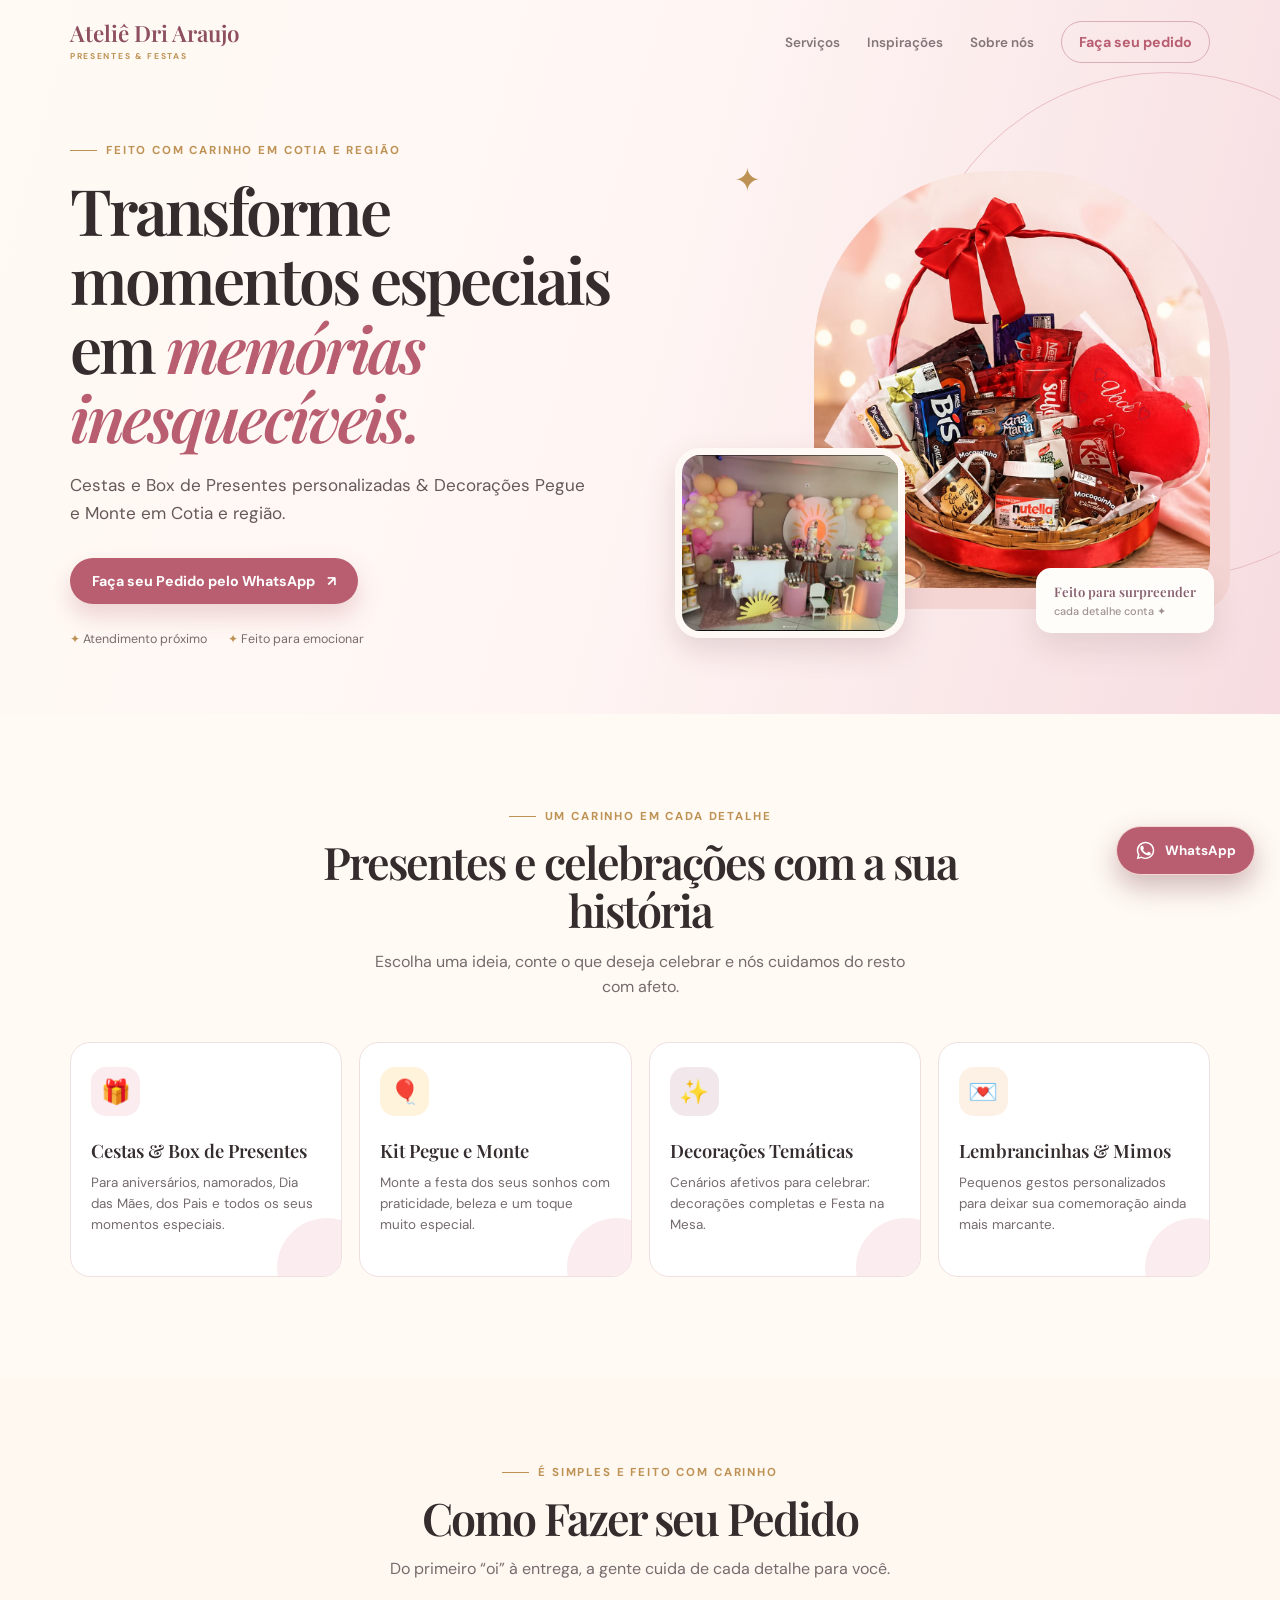
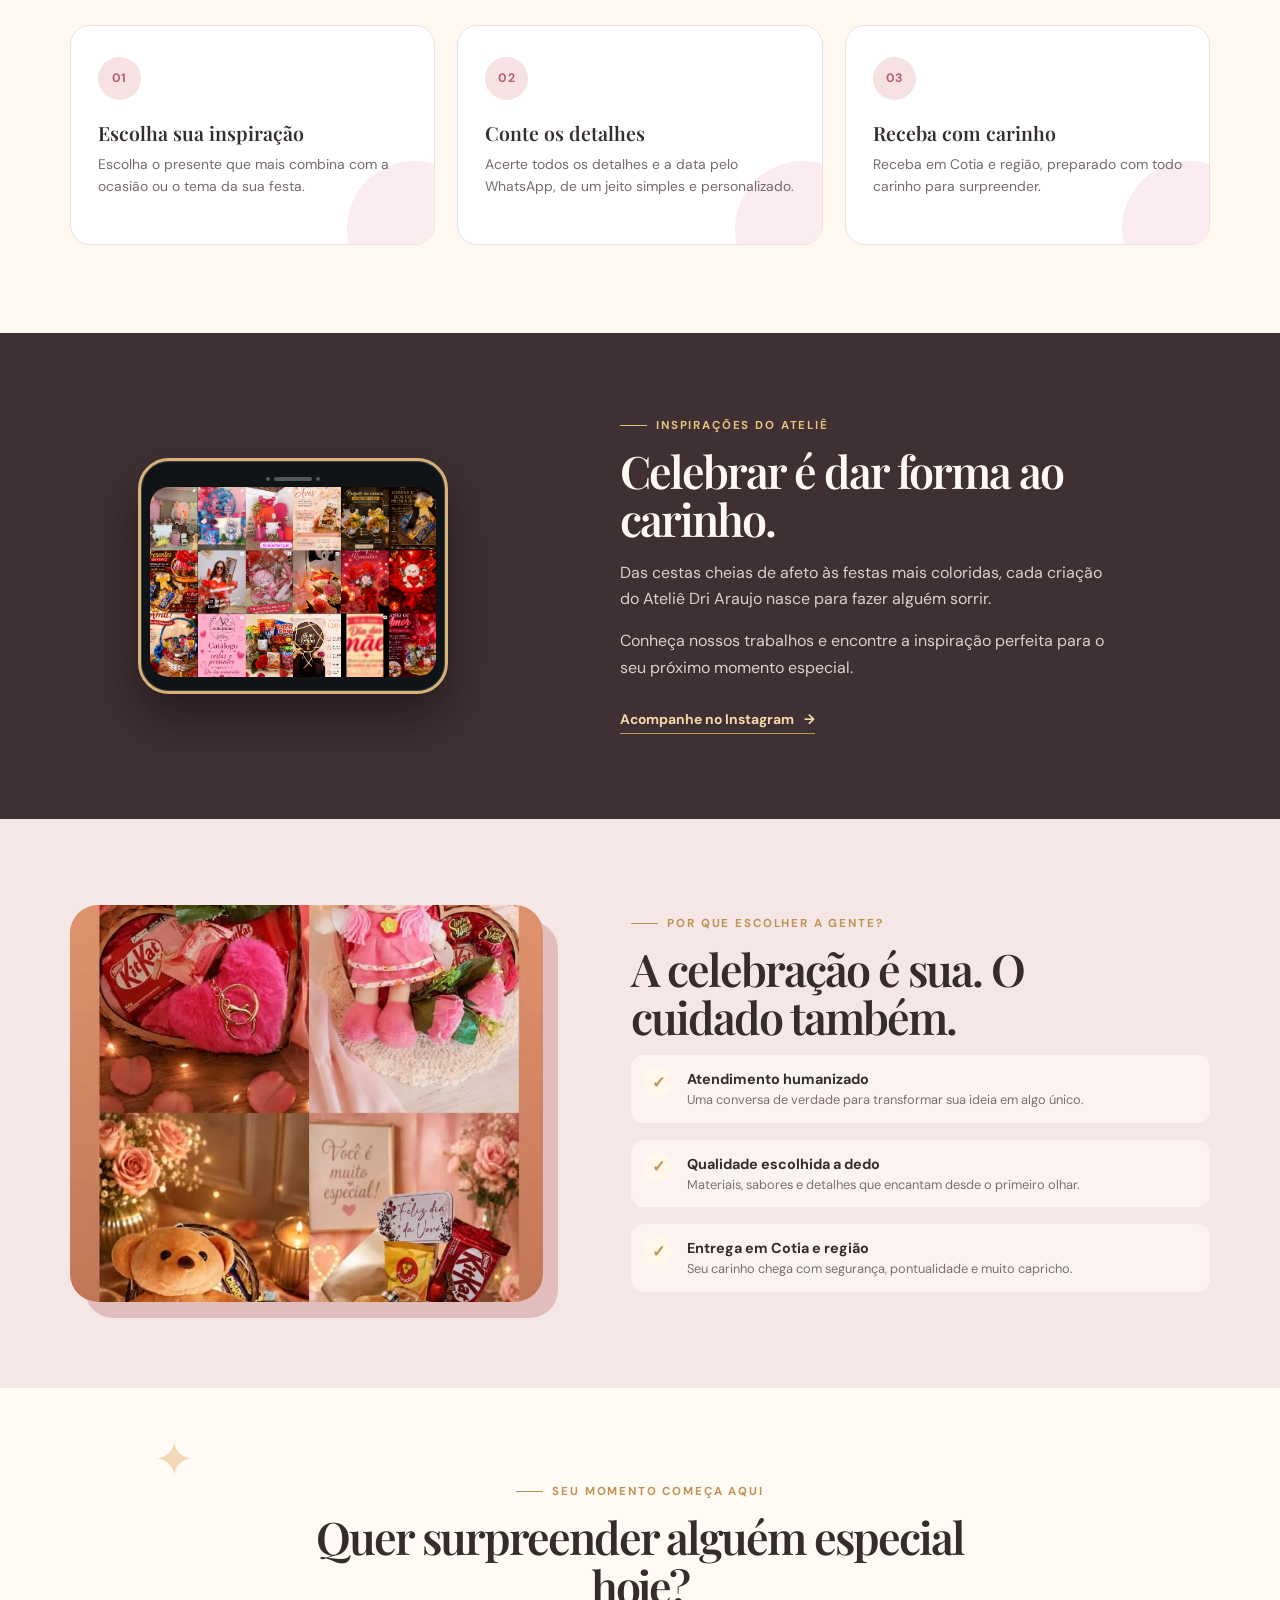
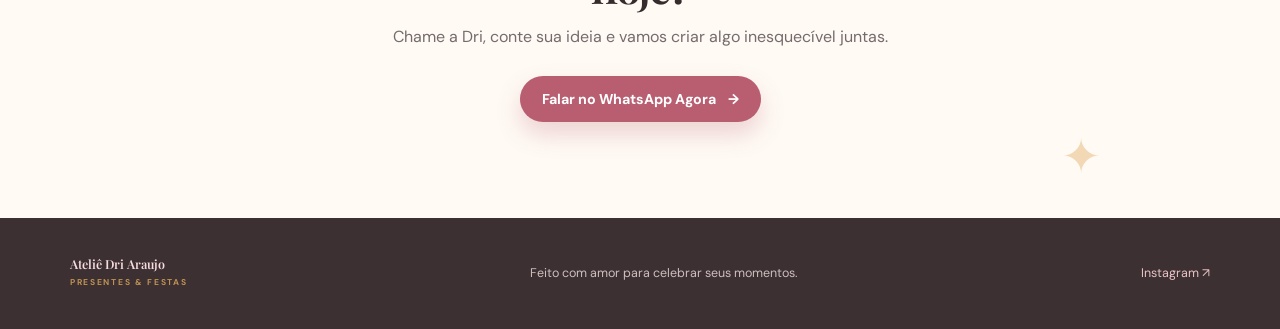
==== index.html @ d164a90f "Versao inicial" ====
<!doctype html>
<html lang="pt-BR">
  <head>
    <meta charset="utf-8" />
    <meta name="viewport" content="width=device-width, initial-scale=1" />
    <meta
      name="description"
      content="Ateliê Dri Araujo — cestas, box personalizados e decorações em Cotia."
    />
    <title>Ateliê Dri Araujo | Presentes que viram memórias</title>
    <link rel="preconnect" href="https://fonts.googleapis.com" />
    <link rel="preconnect" href="https://fonts.gstatic.com" crossorigin />
    <link
      href="https://fonts.googleapis.com/css2?family=DM+Sans:wght@400;500;600;700&family=Playfair+Display:ital,wght@0,600;0,700;1,600&display=swap"
      rel="stylesheet"
    />
  <link rel="stylesheet" href="style.css" />
  <link rel="stylesheet" href="enhancements.css" />
  </head>
  <body>
    <header class="site-header" id="topo">
      <div class="container navigation">
        <a class="brand" href="#topo"
          >Ateliê Dri Araujo <small>presentes &amp; festas</small></a
        >
        <button
          class="menu-toggle"
          aria-label="Abrir menu"
          aria-expanded="false"
        >
          <span></span><span></span><span></span>
        </button>
        <nav class="menu" aria-label="Navegação principal">
          <a href="#servicos">Serviços</a><a href="#inspiracoes">Inspirações</a
          ><a href="#sobre">Sobre nós</a>
          <a
            class="button button-outline"
            href="https://wa.me/5511939098308"
            target="_blank"
            rel="noopener"
            >Faça seu pedido</a
          >
        </nav>
      </div>
    </header>

    <main>
      <section class="hero">
        <div class="container hero-grid">
          <div class="hero-copy reveal">
            <p class="eyebrow">Feito com carinho em Cotia e região</p>
            <h1>
              Transforme momentos especiais em <em>memórias inesquecíveis.</em>
            </h1>
            <p class="lead">
              Cestas e Box de Presentes personalizadas &amp; Decorações Pegue e
              Monte em Cotia e região.
            </p>
            <a
              class="button button-primary"
              href="https://wa.me/5511939098308"
              target="_blank"
              rel="noopener"
              >Faça seu Pedido pelo WhatsApp <span>↗</span></a
            >
            <div class="hero-notes">
              <span>✦ Atendimento próximo</span
              ><span>✦ Feito para emocionar</span>
            </div>
          </div>
          <div class="hero-visual reveal">
            <span class="sparkle sparkle-one">✦</span
            ><span class="sparkle sparkle-two">✦</span>
            <img
              class="main-photo"
              src="cesta-especial.jpeg"
              alt="Caixa de presente delicadamente embrulhada"
            />
            <img
              class="side-photo"
              src="decoracao-festa.png"
              alt="Decoração de festa com balões"
            />
            <div class="visual-label">
              Feito para surpreender <small>cada detalhe conta ✦</small>
            </div>
          </div>
        </div>
      </section>

      <section class="services container" id="servicos">
        <div class="section-heading reveal">
          <p class="eyebrow">Um carinho em cada detalhe</p>
          <h2>Presentes e celebrações com a sua história</h2>
          <p>
            Escolha uma ideia, conte o que deseja celebrar e nós cuidamos do
            resto com afeto.
          </p>
        </div>
        <div class="cards">
          <article class="service-card reveal">
            <div class="service-icon">🎁</div>
            <h3>Cestas &amp; Box de Presentes</h3>
            <p>
              Para aniversários, namorados, Dia das Mães, dos Pais e todos os
              seus momentos especiais.
            </p>
          </article>
          <article class="service-card reveal">
            <div class="service-icon gold-icon">🎈</div>
            <h3>Kit Pegue e Monte</h3>
            <p>
              Monte a festa dos seus sonhos com praticidade, beleza e um toque
              muito especial.
            </p>
          </article>
          <article class="service-card reveal">
            <div class="service-icon lilac-icon">✨</div>
            <h3>Decorações Temáticas</h3>
            <p>
              Cenários afetivos para celebrar: decorações completas e Festa na
              Mesa.
            </p>
          </article>
          <article class="service-card reveal">
            <div class="service-icon peach-icon">💌</div>
            <h3>Lembrancinhas &amp; Mimos</h3>
            <p>
              Pequenos gestos personalizados para deixar sua comemoração ainda
              mais marcante.
            </p>
          </article>
        </div>
      </section>

      <section class="order-steps" id="como-pedir">
        <div class="container">
          <div class="section-heading reveal">
            <p class="eyebrow">É simples e feito com carinho</p>
            <h2>Como Fazer seu Pedido</h2>
            <p>Do primeiro “oi” à entrega, a gente cuida de cada detalhe para você.</p>
          </div>
          <div class="steps-grid">
            <article class="step reveal"><span class="step-number">01</span><h3>Escolha sua inspiração</h3><p>Escolha o presente que mais combina com a ocasião ou o tema da sua festa.</p></article>
            <article class="step reveal"><span class="step-number">02</span><h3>Conte os detalhes</h3><p>Acerte todos os detalhes e a data pelo WhatsApp, de um jeito simples e personalizado.</p></article>
            <article class="step reveal"><span class="step-number">03</span><h3>Receba com carinho</h3><p>Receba em Cotia e região, preparado com todo carinho para surpreender.</p></article>
          </div>
        </div>
      </section>

      <section class="inspirations" id="inspiracoes">
        <div class="container inspiration-grid">
          <div class="instagram-preview reveal">
            <div class="phone-top"><span></span><span></span><span></span></div>
            <img
              src="atelie-dri-instagram.png"
              alt="Perfil e trabalhos do Instagram do Ateliê Dri Araujo"
            />
            <div class="phone-shine"></div>
          </div>
          <div class="inspiration-copy reveal">
            <p class="eyebrow">Inspirações do Ateliê</p>
            <h2>Celebrar é dar forma ao carinho.</h2>
            <p>
              Das cestas cheias de afeto às festas mais coloridas, cada criação
              do Ateliê Dri Araujo nasce para fazer alguém sorrir.
            </p>
            <p>
              Conheça nossos trabalhos e encontre a inspiração perfeita para o
              seu próximo momento especial.
            </p>
            <a
              class="text-link"
              href="https://instagram.com/ateliedriaraujo"
              target="_blank"
              rel="noopener"
              >Acompanhe no Instagram <span>→</span></a
            >
          </div>
        </div>
      </section>

      <section class="why" id="sobre">
        <div class="container why-grid">
          <img
            class="why-image reveal"
            src="cestas-presentes.jpeg"
            alt="Mesa com presentes e flores em tons suaves"
          />
          <div class="why-copy reveal">
            <p class="eyebrow">Por que escolher a gente?</p>
            <h2>A celebração é sua. O cuidado também.</h2>
            <div class="features">
              <div class="feature">
                <b>✓</b>
                <p>
                  <strong>Atendimento humanizado</strong
                  ><span
                    >Uma conversa de verdade para transformar sua ideia em algo
                    único.</span
                  >
                </p>
              </div>
              <div class="feature">
                <b>✓</b>
                <p>
                  <strong>Qualidade escolhida a dedo</strong
                  ><span
                    >Materiais, sabores e detalhes que encantam desde o primeiro
                    olhar.</span
                  >
                </p>
              </div>
              <div class="feature">
                <b>✓</b>
                <p>
                  <strong>Entrega em Cotia e região</strong
                  ><span
                    >Seu carinho chega com segurança, pontualidade e muito
                    capricho.</span
                  >
                </p>
              </div>
            </div>
          </div>
        </div>
      </section>

      <section class="final">
        <div class="container reveal">
          <p class="eyebrow centered">Seu momento começa aqui</p>
          <h2>Quer surpreender alguém especial hoje?</h2>
          <p>
            Chame a Dri, conte sua ideia e vamos criar algo inesquecível juntas.
          </p>
          <a
            class="button button-primary"
            href="https://wa.me/5511939098308"
            target="_blank"
            rel="noopener"
            >Falar no WhatsApp Agora <span>→</span></a
          >
        </div>
      </section>
    </main>
    <a class="whatsapp-float" href="https://wa.me/5511939098308" target="_blank" rel="noopener" aria-label="Falar pelo WhatsApp">
      <svg viewBox="0 0 24 24" aria-hidden="true"><path d="M17.47 14.38c-.29-.15-1.72-.85-1.99-.95-.27-.1-.47-.15-.67.15s-.77.95-.94 1.14c-.17.2-.35.22-.64.07-.29-.15-1.23-.45-2.34-1.43-.86-.77-1.45-1.72-1.62-2.01-.17-.3-.02-.46.13-.61.13-.13.29-.35.44-.52.15-.18.2-.3.3-.5.1-.2.05-.37-.02-.52-.08-.15-.67-1.62-.91-2.21-.24-.58-.49-.5-.67-.51h-.57c-.2 0-.52.07-.79.37-.27.3-1.04 1.02-1.04 2.49 0 1.47 1.07 2.89 1.22 3.09.15.2 2.1 3.2 5.08 4.49.71.31 1.27.49 1.7.62.71.23 1.35.2 1.86.12.57-.08 1.72-.7 1.97-1.38.24-.68.24-1.26.17-1.38-.07-.12-.26-.2-.55-.35zM12.04 2C6.51 2 2.02 6.49 2.02 12.02c0 1.77.46 3.43 1.27 4.87L2 22l5.24-1.37a9.98 9.98 0 0 0 4.8 1.22h.01c5.52 0 9.98-4.49 9.98-10.02C22.03 6.49 17.56 2 12.04 2zm0 18.15h-.01a8.24 8.24 0 0 1-4.2-1.15l-.3-.18-3.11.82.83-3.03-.2-.31a8.25 8.25 0 1 1 6.99 3.85z"/></svg>
      <span>WhatsApp</span>
    </a>
    <footer>
      <div class="container footer-content">
        <a class="brand" href="#topo"
          >Ateliê Dri Araujo <small>presentes &amp; festas</small></a
        >
        <p>Feito com amor para celebrar seus momentos.</p>
        <a
          href="https://instagram.com/ateliedriaraujo"
          target="_blank"
          rel="noopener"
          >Instagram ↗</a
        >
      </div>
    </footer>
    <script src="script.js"></script>
  </body>
</html>
---- style.css ----
:root{--rose:#eaa9b3;--rose-deep:#b85e70;--blush:#fbecef;--cream:#fffaf4;--ink:#352c2d;--gold:#be9254;--soft-line:#f0dfe0}*{box-sizing:border-box}html{scroll-behavior:smooth}body{margin:0;background:var(--cream);color:var(--ink);font-family:"DM Sans",sans-serif}a{color:inherit;text-decoration:none}.container{width:min(1140px,calc(100% - 40px));margin:auto}.site-header{position:absolute;inset:0 0 auto;z-index:10;padding:21px 0}.navigation,.footer-content{display:flex;align-items:center;justify-content:space-between}.brand{font:600 1.4rem/1 "Playfair Display",serif;color:#8e5061}.brand small{display:block;margin-top:7px;color:var(--gold);font:700 .53rem "DM Sans",sans-serif;letter-spacing:.2em;text-transform:uppercase}.menu{display:flex;align-items:center;gap:27px;font-size:.84rem;font-weight:600;color:#67595c}.menu>a:not(.button){opacity:.8}.menu a:hover{color:var(--rose-deep)}.button{display:inline-flex;align-items:center;justify-content:center;gap:12px;border-radius:100px;padding:14px 22px;font-size:.89rem;font-weight:700;transition:transform .22s,background .22s}.button:hover{transform:translateY(-2px)}.button-outline{border:1px solid #d9afb6;color:var(--rose-deep);padding:11px 17px}.button-primary{background:var(--rose-deep);color:#fff;box-shadow:0 12px 23px #b85e7040}.button-primary:hover{background:#a64e60}.menu-toggle{display:none;border:0;background:transparent;padding:6px}.menu-toggle span{display:block;background:var(--ink);width:25px;height:2px;margin:5px;border-radius:3px}.hero{min-height:714px;padding:120px 0 40px;overflow:hidden;background:linear-gradient(105deg,#fffaf4 0%,#fff6f4 49%,#f6dce0 100%);position:relative}.hero:after{content:"";position:absolute;right:-140px;top:72px;width:505px;height:505px;border-radius:50%;border:1px solid #e9bdc3}.hero-grid{position:relative;z-index:1;display:grid;grid-template-columns:1.02fr .98fr;align-items:center;gap:48px;min-height:550px}.eyebrow{margin:0;color:var(--gold);font-size:.72rem;font-weight:700;letter-spacing:.16em;text-transform:uppercase;display:flex;align-items:center;gap:9px}.eyebrow:before{content:"";height:1px;width:27px;background:currentColor}.hero h1,.section-heading h2,.inspiration-copy h2,.why h2,.final h2{font:600 clamp(2.35rem,5vw,4.8rem)/1.08 "Playfair Display",serif;letter-spacing:-.045em;margin:17px 0 21px}.hero h1 em{font-style:italic;color:var(--rose-deep)}.lead{max-width:520px;margin:0 0 31px;color:#66595b;font-size:1.07rem;line-height:1.6}.hero-notes{display:flex;gap:21px;margin-top:27px;color:#796c6e;font-size:.78rem}.hero-notes span::first-letter{color:var(--gold)}.hero-visual{height:485px;position:relative}.main-photo{position:absolute;right:0;top:18px;width:74%;height:86%;border-radius:180px 180px 30px 30px;object-fit:cover;box-shadow:20px 21px 0 #f4d5d4}.side-photo{position:absolute;bottom:0;left:0;width:43%;height:39%;border-radius:25px;border:7px solid #fff9f5;object-fit:cover;box-shadow:0 12px 30px #7b4b5530}.sparkle{position:absolute;z-index:2;color:var(--gold);font-size:2rem}.sparkle-one{top:6px;left:11%}.sparkle-two{right:3%;top:50%;font-size:1.15rem}.visual-label{position:absolute;right:-4px;bottom:5px;padding:15px 18px;background:#fffdf9;border-radius:15px;box-shadow:0 15px 30px #765a5b25;color:#876070;font:600 .82rem "Playfair Display",serif}.visual-label small{display:block;margin-top:4px;color:#a09293;font:500 .68rem "DM Sans",sans-serif}.services{padding:95px 0 100px}.section-heading{text-align:center}.section-heading .eyebrow,.centered{justify-content:center}.section-heading h2,.inspiration-copy h2,.why h2,.final h2{font-size:clamp(2rem,3.5vw,3.2rem);max-width:650px;margin:14px auto}.section-heading>p:last-child,.final>div>p:not(.eyebrow){max-width:560px;margin:0 auto;color:#756b6d;line-height:1.6}.cards{display:grid;grid-template-columns:repeat(4,1fr);gap:17px;padding-top:42px}.service-card{min-height:235px;padding:24px 20px;background:#fff;border:1px solid var(--soft-line);border-radius:20px;position:relative;overflow:hidden;transition:transform .25s,box-shadow .25s}.service-card:hover{transform:translateY(-5px);box-shadow:0 18px 35px #af74801c}.service-card:after{content:"";position:absolute;right:-36px;bottom:-42px;width:100px;height:100px;border-radius:50%;background:var(--blush)}.service-icon{width:49px;height:49px;display:grid;place-items:center;margin-bottom:22px;border-radius:15px;background:var(--blush);font-size:1.5rem}.gold-icon{background:#fff3dc}.lilac-icon{background:#f2e8ec}.peach-icon{background:#fdf0e5}.service-card h3{font:600 1.15rem "Playfair Display",serif;margin:0 0 10px}.service-card p{position:relative;z-index:1;margin:0;color:#756b6d;font-size:.84rem;line-height:1.55}.inspirations{padding:85px 0;background:#3e3033;color:#f8eeec;overflow:hidden}.inspiration-grid{display:grid;grid-template-columns:.86fr 1.14fr;gap:105px;align-items:center}.instagram-preview{width:min(310px,80vw);margin:auto;padding:10px 9px 14px;background:#111417;border:3px solid #d7b276;border-radius:31px;box-shadow:0 24px 45px #140c0e88;transform:rotate(-3deg);position:relative}.phone-top{height:16px;display:flex;align-items:center;justify-content:center;gap:4px}.phone-top span{width:4px;height:4px;border-radius:50%;background:#52575a}.phone-top span:nth-child(2){width:38px;border-radius:4px}.instagram-preview img{display:block;width:100%;border-radius:19px}.phone-shine{position:absolute;inset:0;border-radius:28px;border:1px solid #ffffff30;pointer-events:none}.inspiration-copy .eyebrow{color:#e7c17e}.inspiration-copy h2{margin-left:0;color:#fff9f4;max-width:480px}.inspiration-copy>p:not(.eyebrow){max-width:490px;line-height:1.65;color:#ddcfd0}.text-link{display:inline-flex;gap:10px;margin-top:13px;padding-bottom:5px;border-bottom:1px solid var(--gold);color:#f6d8aa;font-size:.87rem;font-weight:700}.why{padding:86px 0;background:#f6e7e7}.why-grid{display:grid;grid-template-columns:.9fr 1.1fr;gap:88px;align-items:center}.why-image{width:100%;height:397px;object-fit:cover;border-radius:28px;box-shadow:15px 16px 0 #e2bdbe}.why h2{margin-left:0;max-width:440px}.features{display:grid;gap:17px}.feature{display:flex;gap:15px;align-items:flex-start;padding:13px;border-radius:13px;background:#fffaf7a6}.feature b{flex:0 0 28px;width:28px;height:28px;display:grid;place-items:center;border-radius:50%;background:#fff7e9;color:var(--gold)}.feature p{margin:0}.feature strong,.feature span{display:block}.feature strong{margin:2px 0 3px;font-size:.9rem}.feature span{color:#7c7071;font-size:.8rem;line-height:1.45}.final{padding:96px 0;text-align:center;position:relative;overflow:hidden}.final:before,.final:after{content:"✦";position:absolute;color:#eac28b;font-size:3rem;opacity:.6}.final:before{top:40px;left:12%}.final:after{right:14%;bottom:30px}.final .button{margin-top:26px}footer{background:#3d3032;padding:35px 0;color:#f8ebeb}.footer-content p,.footer-content>a{font-size:.78rem;color:#cdbfc0}.footer-content>a{color:#e9c3c8}.footer-content .brand{color:#f6dbe0}.reveal{opacity:0;transform:translateY(18px);transition:opacity .65s ease,transform .65s ease}.reveal.is-visible{opacity:1;transform:none}@media(max-width:800px){.menu-toggle{display:block}.menu{display:none;position:absolute;top:67px;right:20px;left:20px;padding:18px;flex-direction:column;align-items:stretch;text-align:center;border-radius:18px;background:#fffaf9;box-shadow:0 16px 30px #56373a22}.menu.open{display:flex}.hero-grid,.why-grid,.inspiration-grid{grid-template-columns:1fr;gap:31px}.hero{padding-top:100px}.hero-copy,.why-copy{text-align:center}.hero-copy .eyebrow,.why-copy .eyebrow{justify-content:center}.lead{margin-inline:auto}.hero-notes{justify-content:center}.hero-visual{width:92%;max-width:500px;margin:auto}.cards{grid-template-columns:repeat(2,1fr)}.inspiration-grid{gap:55px}.inspiration-copy{text-align:center}.inspiration-copy .eyebrow{justify-content:center}.inspiration-copy h2{margin-inline:auto}.inspiration-copy>p:not(.eyebrow){margin-inline:auto}.why-image{height:330px}.footer-content{gap:18px;flex-direction:column;text-align:center}}@media(max-width:480px){.container{width:min(100% - 28px,1140px)}.hero{min-height:auto;padding-bottom:55px}.hero h1{font-size:2.75rem}.hero-notes{gap:10px;flex-wrap:wrap}.hero-visual{height:340px}.main-photo{width:78%;height:82%}.cards{grid-template-columns:1fr}.services{padding-block:70px}.inspirations,.why{padding-block:70px}.final{padding:72px 0}}
---- enhancements.css ----
.order-steps { padding: 88px 0; background: #fff8f1; }
.steps-grid { display: grid; grid-template-columns: repeat(3, 1fr); gap: 22px; margin-top: 43px; }
.step { position: relative; padding: 31px 27px 28px; min-height: 220px; overflow: hidden; border: 1px solid #f0dfe0; border-radius: 20px; background: #fff; }
.step::after { content: ""; position: absolute; right: -48px; bottom: -52px; width: 135px; height: 135px; border-radius: 50%; background: #fbecef; }
.step-number { position: relative; z-index: 1; display: grid; width: 43px; height: 43px; place-items: center; border-radius: 50%; background: #f6e1e3; color: #b85e70; font-size: .77rem; font-weight: 700; letter-spacing: .04em; }
.step h3 { position: relative; z-index: 1; margin: 20px 0 8px; font: 600 1.22rem "Playfair Display", serif; }
.step p { position: relative; z-index: 1; margin: 0; color: #756b6d; font-size: .87rem; line-height: 1.58; }
.whatsapp-float { position: fixed; z-index: 30; right: 25px; bottom: 25px; display: inline-flex; align-items: center; gap: 9px; padding: 13px 18px; border: 1px solid #f5d8d3; border-radius: 99px; background: #b85e70; color: #fff; box-shadow: 0 12px 28px #71343c55; font-size: .84rem; font-weight: 700; transition: transform .22s, background .22s; }
.whatsapp-float:hover { transform: translateY(-3px); background: #9e4b5c; }
.whatsapp-float svg { width: 21px; height: 21px; fill: currentColor; }
@media (max-width: 800px) { .steps-grid { grid-template-columns: 1fr; max-width: 500px; margin-inline: auto; } .order-steps { padding-block: 70px; } }
@media (max-width: 480px) { .whatsapp-float { right: 16px; bottom: 16px; width: 53px; height: 53px; padding: 0; justify-content: center; border-radius: 50%; } .whatsapp-float span { display: none; } }
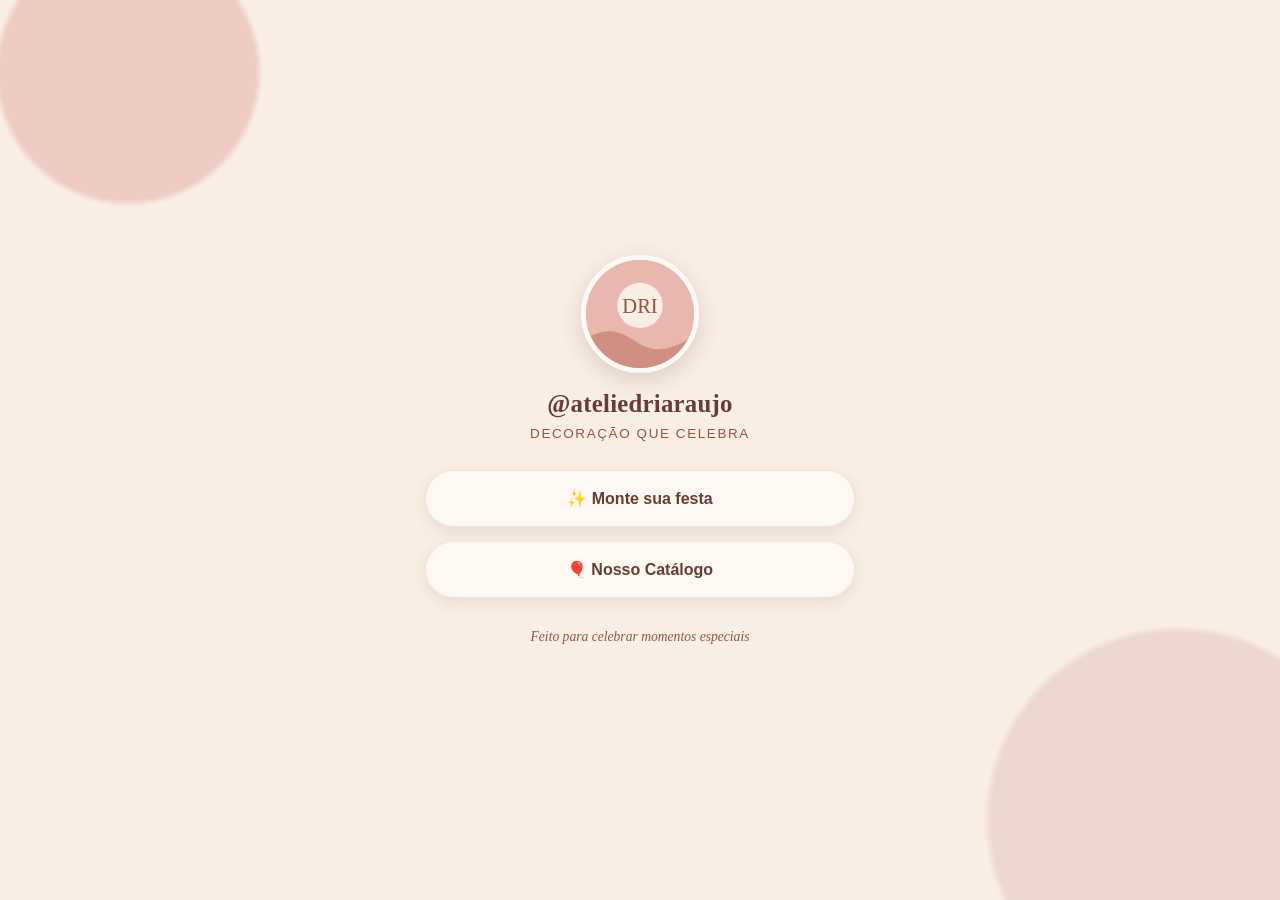
==== commit 522748cc: "Organizando estrutura: Biolink como página principal" ====
--- a/index.html
+++ b/index.html
@@ -3,264 +3,145 @@
   <head>
     <meta charset="utf-8" />
     <meta name="viewport" content="width=device-width, initial-scale=1" />
-    <meta
-      name="description"
-      content="Ateliê Dri Araujo — cestas, box personalizados e decorações em Cotia."
-    />
-    <title>Ateliê Dri Araujo | Presentes que viram memórias</title>
-    <link rel="preconnect" href="https://fonts.googleapis.com" />
-    <link rel="preconnect" href="https://fonts.gstatic.com" crossorigin />
-    <link
-      href="https://fonts.googleapis.com/css2?family=DM+Sans:wght@400;500;600;700&family=Playfair+Display:ital,wght@0,600;0,700;1,600&display=swap"
-      rel="stylesheet"
-    />
-  <link rel="stylesheet" href="style.css" />
-  <link rel="stylesheet" href="enhancements.css" />
+    <meta name="theme-color" content="#c98270" />
+    <title>Ateliê Dri Araújo | Links</title>
+    <style>
+      :root {
+        --terracota: #bd705e;
+        --terracota-escuro: #985244;
+        --bege: #f8eee4;
+        --rosa-seco: #e8b7ae;
+        --texto: #653d35;
+        --branco: #fffaf6;
+      }
+
+      * {
+        box-sizing: border-box;
+      }
+
+      body {
+        min-height: 100vh;
+        margin: 0;
+        display: grid;
+        place-items: center;
+        padding: 32px 20px;
+        color: var(--texto);
+        font-family: Georgia, "Times New Roman", serif;
+        background:
+          radial-gradient(
+            circle at 10% 8%,
+            rgba(232, 183, 174, 0.62) 0 9%,
+            transparent 9.5%
+          ),
+          radial-gradient(
+            circle at 92% 91%,
+            rgba(189, 112, 94, 0.18) 0 13%,
+            transparent 13.5%
+          ),
+          var(--bege);
+      }
+
+      main {
+        width: min(100%, 430px);
+        text-align: center;
+      }
+
+      .profile {
+        width: 118px;
+        height: 118px;
+        display: block;
+        object-fit: cover;
+        margin: 0 auto 17px;
+        border: 5px solid var(--branco);
+        border-radius: 50%;
+        box-shadow: 0 7px 22px rgba(101, 61, 53, 0.18);
+        background: var(--rosa-seco);
+      }
+
+      h1 {
+        margin: 0;
+        font-size: 1.55rem;
+        font-weight: 600;
+        letter-spacing: 0.01em;
+      }
+
+      .subtitle {
+        margin: 8px 0 29px;
+        color: var(--terracota-escuro);
+        font-family: Arial, sans-serif;
+        font-size: 0.84rem;
+        letter-spacing: 0.12em;
+        text-transform: uppercase;
+      }
+
+      .links {
+        display: grid;
+        gap: 14px;
+      }
+
+      .button {
+        display: block;
+        padding: 18px 20px;
+        border: 1px solid rgba(152, 82, 68, 0.13);
+        border-radius: 999px;
+        color: var(--texto);
+        background: rgba(255, 250, 246, 0.84);
+        box-shadow: 0 5px 14px rgba(101, 61, 53, 0.1);
+        font-family: Arial, sans-serif;
+        font-size: 1rem;
+        font-weight: 700;
+        text-decoration: none;
+        transition:
+          transform 0.22s ease,
+          background-color 0.22s ease,
+          box-shadow 0.22s ease,
+          color 0.22s ease;
+        -webkit-tap-highlight-color: transparent;
+      }
+
+      .button:hover,
+      .button:focus-visible,
+      .button:active {
+        color: var(--branco);
+        background: var(--terracota);
+        box-shadow: 0 9px 20px rgba(152, 82, 68, 0.25);
+        transform: translateY(-3px) scale(1.01);
+        outline: none;
+      }
+
+      .button:active {
+        transform: translateY(0) scale(0.98);
+      }
+
+      footer {
+        margin-top: 31px;
+        color: var(--terracota-escuro);
+        font-size: 0.85rem;
+        font-style: italic;
+      }
+    </style>
   </head>
   <body>
-    <header class="site-header" id="topo">
-      <div class="container navigation">
-        <a class="brand" href="#topo"
-          >Ateliê Dri Araujo <small>presentes &amp; festas</small></a
+    <main>
+      <img
+        class="profile"
+        alt="Ateliê Dri Araújo"
+        src="data:image/svg+xml,%3Csvg xmlns='http://www.w3.org/2000/svg' viewBox='0 0 200 200'%3E%3Crect width='200' height='200' fill='%23e8b7ae'/%3E%3Cpath d='M0 145c39-22 63-14 95 8s69 12 105-13v60H0z' fill='%23bd705e' opacity='.55'/%3E%3Ccircle cx='100' cy='84' r='42' fill='%23f8eee4'/%3E%3Ctext x='100' y='99' text-anchor='middle' font-family='Georgia' font-size='38' fill='%23985244'%3EDRI%3C/text%3E%3C/svg%3E"
+      />
+      <h1>@ateliedriaraujo</h1>
+      <p class="subtitle">Decoração que celebra</p>
+
+      <nav class="links" aria-label="Links principais">
+        <!-- Link para o site do Simulador -->
+        <a class="button" href="../monte-sua-festa/index.html"
+          >✨ Monte sua festa</a
         >
-        <button
-          class="menu-toggle"
-          aria-label="Abrir menu"
-          aria-expanded="false"
-        >
-          <span></span><span></span><span></span>
-        </button>
-        <nav class="menu" aria-label="Navegação principal">
-          <a href="#servicos">Serviços</a><a href="#inspiracoes">Inspirações</a
-          ><a href="#sobre">Sobre nós</a>
-          <a
-            class="button button-outline"
-            href="https://wa.me/5511939098308"
-            target="_blank"
-            rel="noopener"
-            >Faça seu pedido</a
-          >
-        </nav>
-      </div>
-    </header>
 
-    <main>
-      <section class="hero">
-        <div class="container hero-grid">
-          <div class="hero-copy reveal">
-            <p class="eyebrow">Feito com carinho em Cotia e região</p>
-            <h1>
-              Transforme momentos especiais em <em>memórias inesquecíveis.</em>
-            </h1>
-            <p class="lead">
-              Cestas e Box de Presentes personalizadas &amp; Decorações Pegue e
-              Monte em Cotia e região.
-            </p>
-            <a
-              class="button button-primary"
-              href="https://wa.me/5511939098308"
-              target="_blank"
-              rel="noopener"
-              >Faça seu Pedido pelo WhatsApp <span>↗</span></a
-            >
-            <div class="hero-notes">
-              <span>✦ Atendimento próximo</span
-              ><span>✦ Feito para emocionar</span>
-            </div>
-          </div>
-          <div class="hero-visual reveal">
-            <span class="sparkle sparkle-one">✦</span
-            ><span class="sparkle sparkle-two">✦</span>
-            <img
-              class="main-photo"
-              src="cesta-especial.jpeg"
-              alt="Caixa de presente delicadamente embrulhada"
-            />
-            <img
-              class="side-photo"
-              src="decoracao-festa.png"
-              alt="Decoração de festa com balões"
-            />
-            <div class="visual-label">
-              Feito para surpreender <small>cada detalhe conta ✦</small>
-            </div>
-          </div>
-        </div>
-      </section>
+        <!-- Link para o site do Catálogo/Landing Page -->
+        <a class="button" href="./catalogo/index.html">🎈 Nosso Catálogo</a>
+      </nav>
 
-      <section class="services container" id="servicos">
-        <div class="section-heading reveal">
-          <p class="eyebrow">Um carinho em cada detalhe</p>
-          <h2>Presentes e celebrações com a sua história</h2>
-          <p>
-            Escolha uma ideia, conte o que deseja celebrar e nós cuidamos do
-            resto com afeto.
-          </p>
-        </div>
-        <div class="cards">
-          <article class="service-card reveal">
-            <div class="service-icon">🎁</div>
-            <h3>Cestas &amp; Box de Presentes</h3>
-            <p>
-              Para aniversários, namorados, Dia das Mães, dos Pais e todos os
-              seus momentos especiais.
-            </p>
-          </article>
-          <article class="service-card reveal">
-            <div class="service-icon gold-icon">🎈</div>
-            <h3>Kit Pegue e Monte</h3>
-            <p>
-              Monte a festa dos seus sonhos com praticidade, beleza e um toque
-              muito especial.
-            </p>
-          </article>
-          <article class="service-card reveal">
-            <div class="service-icon lilac-icon">✨</div>
-            <h3>Decorações Temáticas</h3>
-            <p>
-              Cenários afetivos para celebrar: decorações completas e Festa na
-              Mesa.
-            </p>
-          </article>
-          <article class="service-card reveal">
-            <div class="service-icon peach-icon">💌</div>
-            <h3>Lembrancinhas &amp; Mimos</h3>
-            <p>
-              Pequenos gestos personalizados para deixar sua comemoração ainda
-              mais marcante.
-            </p>
-          </article>
-        </div>
-      </section>
-
-      <section class="order-steps" id="como-pedir">
-        <div class="container">
-          <div class="section-heading reveal">
-            <p class="eyebrow">É simples e feito com carinho</p>
-            <h2>Como Fazer seu Pedido</h2>
-            <p>Do primeiro “oi” à entrega, a gente cuida de cada detalhe para você.</p>
-          </div>
-          <div class="steps-grid">
-            <article class="step reveal"><span class="step-number">01</span><h3>Escolha sua inspiração</h3><p>Escolha o presente que mais combina com a ocasião ou o tema da sua festa.</p></article>
-            <article class="step reveal"><span class="step-number">02</span><h3>Conte os detalhes</h3><p>Acerte todos os detalhes e a data pelo WhatsApp, de um jeito simples e personalizado.</p></article>
-            <article class="step reveal"><span class="step-number">03</span><h3>Receba com carinho</h3><p>Receba em Cotia e região, preparado com todo carinho para surpreender.</p></article>
-          </div>
-        </div>
-      </section>
-
-      <section class="inspirations" id="inspiracoes">
-        <div class="container inspiration-grid">
-          <div class="instagram-preview reveal">
-            <div class="phone-top"><span></span><span></span><span></span></div>
-            <img
-              src="atelie-dri-instagram.png"
-              alt="Perfil e trabalhos do Instagram do Ateliê Dri Araujo"
-            />
-            <div class="phone-shine"></div>
-          </div>
-          <div class="inspiration-copy reveal">
-            <p class="eyebrow">Inspirações do Ateliê</p>
-            <h2>Celebrar é dar forma ao carinho.</h2>
-            <p>
-              Das cestas cheias de afeto às festas mais coloridas, cada criação
-              do Ateliê Dri Araujo nasce para fazer alguém sorrir.
-            </p>
-            <p>
-              Conheça nossos trabalhos e encontre a inspiração perfeita para o
-              seu próximo momento especial.
-            </p>
-            <a
-              class="text-link"
-              href="https://instagram.com/ateliedriaraujo"
-              target="_blank"
-              rel="noopener"
-              >Acompanhe no Instagram <span>→</span></a
-            >
-          </div>
-        </div>
-      </section>
-
-      <section class="why" id="sobre">
-        <div class="container why-grid">
-          <img
-            class="why-image reveal"
-            src="cestas-presentes.jpeg"
-            alt="Mesa com presentes e flores em tons suaves"
-          />
-          <div class="why-copy reveal">
-            <p class="eyebrow">Por que escolher a gente?</p>
-            <h2>A celebração é sua. O cuidado também.</h2>
-            <div class="features">
-              <div class="feature">
-                <b>✓</b>
-                <p>
-                  <strong>Atendimento humanizado</strong
-                  ><span
-                    >Uma conversa de verdade para transformar sua ideia em algo
-                    único.</span
-                  >
-                </p>
-              </div>
-              <div class="feature">
-                <b>✓</b>
-                <p>
-                  <strong>Qualidade escolhida a dedo</strong
-                  ><span
-                    >Materiais, sabores e detalhes que encantam desde o primeiro
-                    olhar.</span
-                  >
-                </p>
-              </div>
-              <div class="feature">
-                <b>✓</b>
-                <p>
-                  <strong>Entrega em Cotia e região</strong
-                  ><span
-                    >Seu carinho chega com segurança, pontualidade e muito
-                    capricho.</span
-                  >
-                </p>
-              </div>
-            </div>
-          </div>
-        </div>
-      </section>
-
-      <section class="final">
-        <div class="container reveal">
-          <p class="eyebrow centered">Seu momento começa aqui</p>
-          <h2>Quer surpreender alguém especial hoje?</h2>
-          <p>
-            Chame a Dri, conte sua ideia e vamos criar algo inesquecível juntas.
-          </p>
-          <a
-            class="button button-primary"
-            href="https://wa.me/5511939098308"
-            target="_blank"
-            rel="noopener"
-            >Falar no WhatsApp Agora <span>→</span></a
-          >
-        </div>
-      </section>
+      <footer>Feito para celebrar momentos especiais</footer>
     </main>
-    <a class="whatsapp-float" href="https://wa.me/5511939098308" target="_blank" rel="noopener" aria-label="Falar pelo WhatsApp">
-      <svg viewBox="0 0 24 24" aria-hidden="true"><path d="M17.47 14.38c-.29-.15-1.72-.85-1.99-.95-.27-.1-.47-.15-.67.15s-.77.95-.94 1.14c-.17.2-.35.22-.64.07-.29-.15-1.23-.45-2.34-1.43-.86-.77-1.45-1.72-1.62-2.01-.17-.3-.02-.46.13-.61.13-.13.29-.35.44-.52.15-.18.2-.3.3-.5.1-.2.05-.37-.02-.52-.08-.15-.67-1.62-.91-2.21-.24-.58-.49-.5-.67-.51h-.57c-.2 0-.52.07-.79.37-.27.3-1.04 1.02-1.04 2.49 0 1.47 1.07 2.89 1.22 3.09.15.2 2.1 3.2 5.08 4.49.71.31 1.27.49 1.7.62.71.23 1.35.2 1.86.12.57-.08 1.72-.7 1.97-1.38.24-.68.24-1.26.17-1.38-.07-.12-.26-.2-.55-.35zM12.04 2C6.51 2 2.02 6.49 2.02 12.02c0 1.77.46 3.43 1.27 4.87L2 22l5.24-1.37a9.98 9.98 0 0 0 4.8 1.22h.01c5.52 0 9.98-4.49 9.98-10.02C22.03 6.49 17.56 2 12.04 2zm0 18.15h-.01a8.24 8.24 0 0 1-4.2-1.15l-.3-.18-3.11.82.83-3.03-.2-.31a8.25 8.25 0 1 1 6.99 3.85z"/></svg>
-      <span>WhatsApp</span>
-    </a>
-    <footer>
-      <div class="container footer-content">
-        <a class="brand" href="#topo"
-          >Ateliê Dri Araujo <small>presentes &amp; festas</small></a
-        >
-        <p>Feito com amor para celebrar seus momentos.</p>
-        <a
-          href="https://instagram.com/ateliedriaraujo"
-          target="_blank"
-          rel="noopener"
-          >Instagram ↗</a
-        >
-      </div>
-    </footer>
-    <script src="script.js"></script>
   </body>
 </html>
